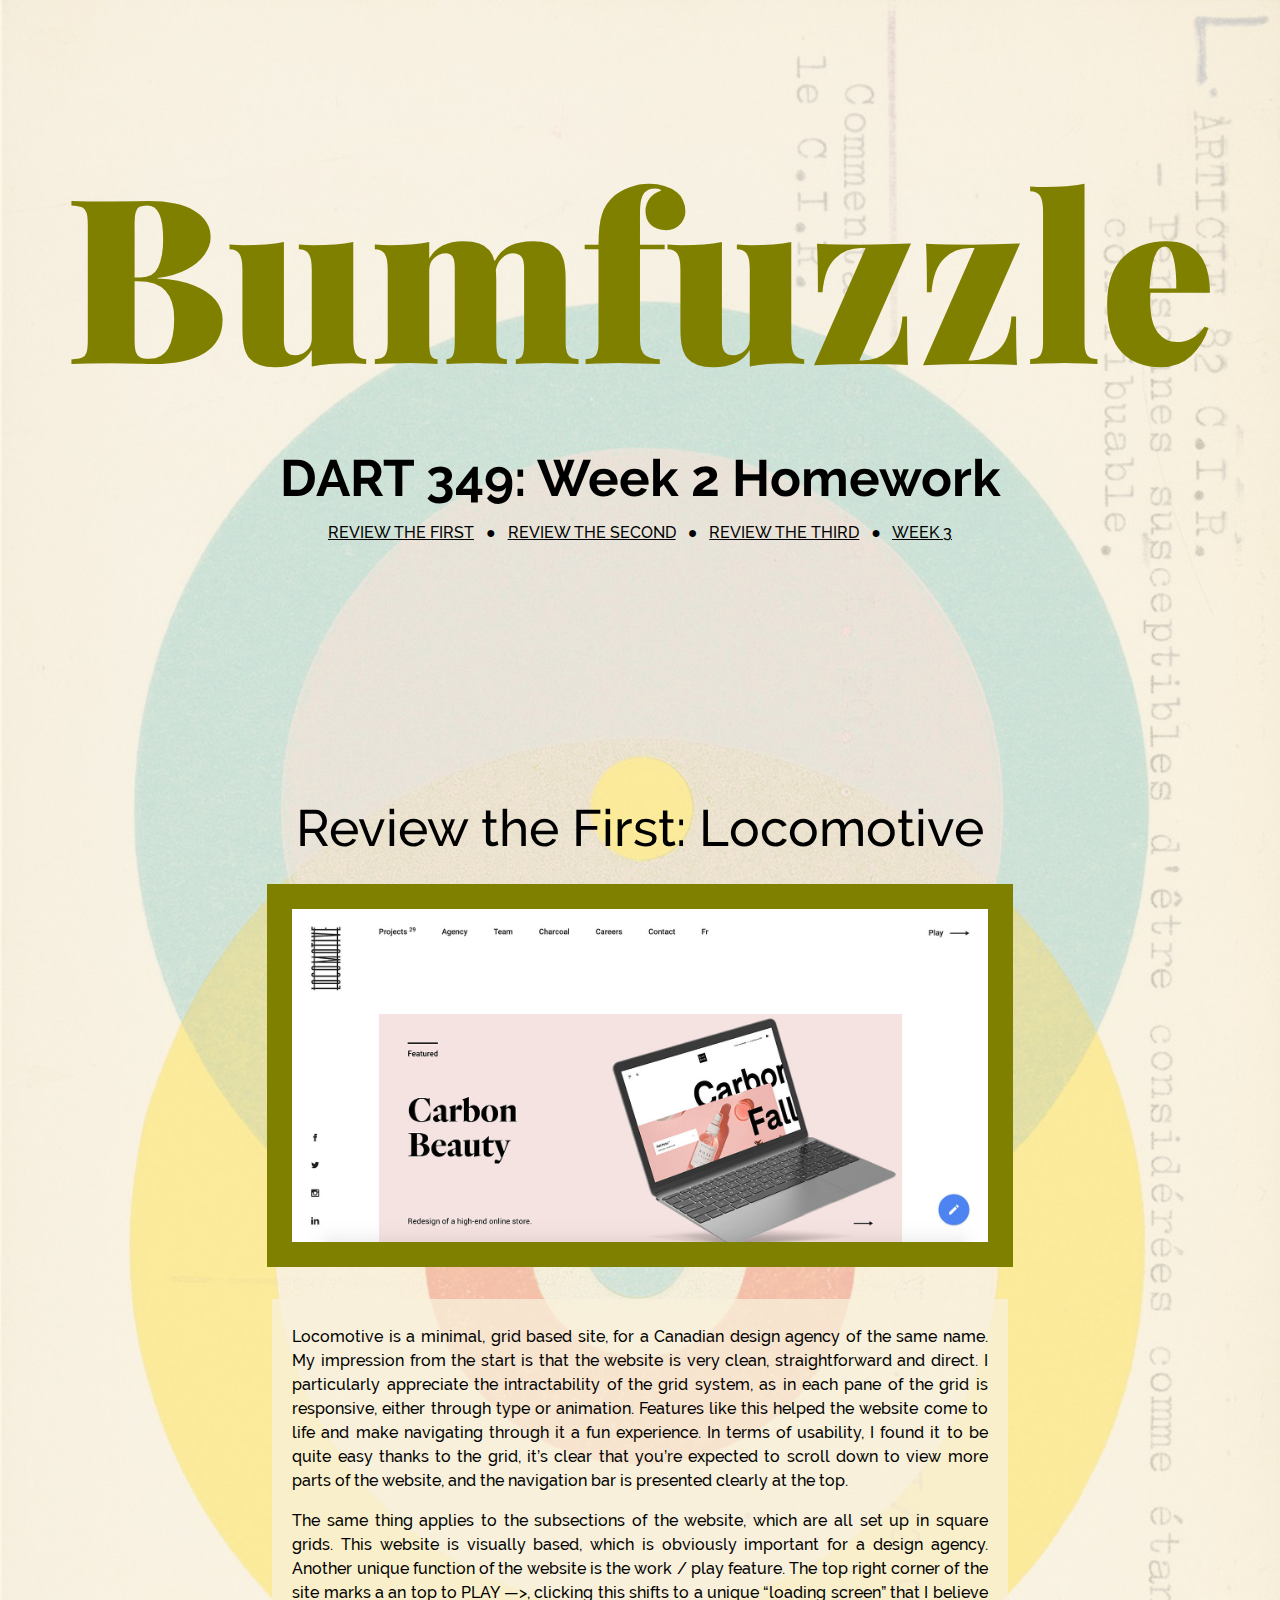
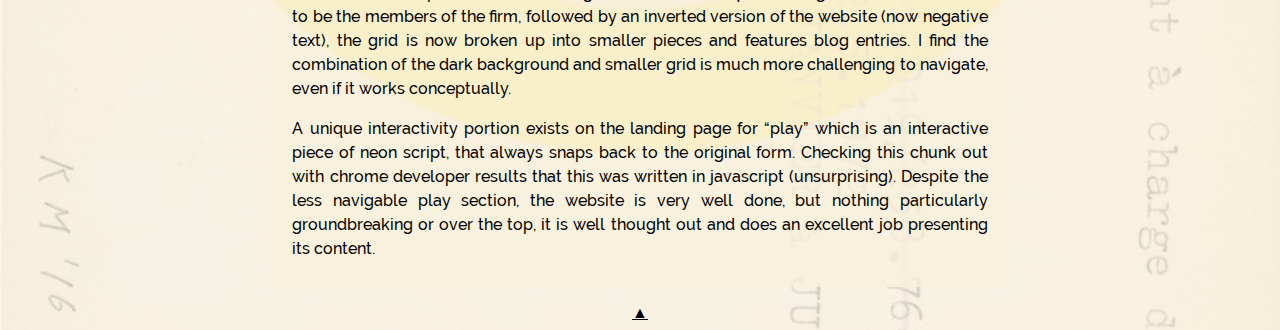
==== index.html @ c82bf919 "week 3" ====
<!doctype html>
<html>
<head>
    <meta charset="UTF-8">
	<title>BUMFUZZLE</title>
	<link href="css/main.css" rel="stylesheet">

</head>

<body>
    
    
    <section id="home">
        <div class="head">Bumfuzzle</div>
        <div class="subhead">DART 349: Week 2 Homework</div>
        <div class="nav">
            <a href="#review">REVIEW THE FIRST</a>
            &nbsp;&nbsp;●&nbsp;&nbsp;
            <a href="review2.html">REVIEW THE SECOND</a>
            &nbsp;&nbsp;●&nbsp;&nbsp;
            <a href="review3.html">REVIEW THE THIRD</a>
            &nbsp;&nbsp;●&nbsp;&nbsp;
            <a href="week3.html">WEEK 3</a>
        </div>  
    </section>
   
    
    
    
    
    <section id="review">
        <div class="title">Review the First: Locomotive</div>
        
        <a href="https://locomotive.ca/en" target="_blank"><img class="screen" src="images/locomotive.jpg" alt="Screenshot for Locomotive"></a>
    
        <div class="container">
        
            <p> Locomotive is a minimal, grid based site, for a Canadian design agency of the same name. My impression from the start is that the website is very clean, straightforward and direct. I particularly appreciate the intractability of the grid system, as in each pane of the grid is responsive, either through type or animation. Features like this helped the website come to life and make navigating through it a fun experience. In terms of usability, I found it to be quite easy thanks to the grid, it’s clear that you’re expected to scroll down to view more parts of the website, and the navigation bar is presented clearly at the top. </p>
        
            <p> The same thing applies to the subsections of the website, which are all set up in square grids. This website is visually based, which is obviously important for a design agency. Another unique function of the website is the work / play feature. The top right corner of the site marks a an top to PLAY —>, clicking this shifts to a unique “loading screen” that I believe to be the members of the firm, followed by an inverted version of the website (now negative text), the grid is now broken up into smaller pieces and features blog entries. I find the combination of the dark background and smaller grid is much more challenging to navigate, even if it works conceptually. </p>
        
            <p> A unique interactivity portion exists on the landing page for “play” which is an interactive piece of neon script, that always snaps back to the original form. Checking this chunk out with chrome developer results that this was written in javascript (unsurprising). Despite the less navigable play section, the website is very well done, but nothing particularly groundbreaking or over the top, it is well thought out and does an excellent job presenting its content. </p>
        
        </div>

    </section>
    
    <footer>
    <a href="#home">▲</a>
    </footer>
    
    
    
    
    
</body>



</html>
---- css/main.css ----
h1, h2, h3, h4 {
    font-weight: normal;
    
    
}


@font-face {
    font-family:'PlayfairDisplay-Black';
    src: url('../assets/PlayfairDisplay-Black.ttf')
}


@font-face {
    font-family:'Raleway-Bold';
    src: url('../assets/Raleway-Bold.ttf')
}

@font-face {
    font-family:'Raleway-Medium';
    src: url('../assets/Raleway-Medium.ttf')
}


.head {
    font-family: 'PlayfairDisplay-Black', "serif";
    font-size: 18vw;
    color: olive;
    text-align: center;
    display: block;
    margin-left: auto;
    margin-right: auto;
    margin-top: .5em;
}

.head:hover {
    animation-name: woo;
    animation-duration: 3s;
}

@keyframes woo {
  10% {color: olive;}
  20% {color: darkolivegreen;}
  30% {color: forestgreen;}
  40% {color: darkseagreen;}
  50% {color: darkkhaki;}
  60% {color: green;}
  70% {color: lightgreen;}
  80% {color: forestgreen;}
  90% {color: darkolivegreen;}
  100% {color: olive;}
    
    
}

body {
    background-image: url('../images/karel.jpg');
    background-size: cover;
}


.logo {
    width:35%;
    margin-left: .5em;
    margin-top: .5em;
}


.screen {
    display: block;
    margin-left: auto;
    margin-right: auto;
    margin-bottom: 2em;
    height: auto;
    width:55%;
    border:25px solid olive;
}


.subhead {
    font-family:'Raleway-Bold', "sans serif";
    color: black;
    font-size: 4vw;
    text-align: center;
    margin: auto;
    margin-top: .5em;
    margin-bottom: .3em;

}


.container {
    width: 55%;
    margin-left: auto;
    margin-right: auto;
    background-color: rgba(248, 240, 219, 0.75);
    padding: 10px 20px;
    margin-bottom: 1em;

}

.nav {
    width: 70%;
    display: block;
    margin-left: auto;
    margin-right: auto;
    text-align: center;
    margin-bottom: 20vw;
    font-family:'Raleway-Medium';
    font-size: 1.25vw;
}

a {
    color: black;
}

a:hover {
    color: olive;
}


.title {
    font-family:'Raleway-Medium', "sans serif";
    color: black;
    font-size: 4vw;
    text-align: center;
    margin: auto;
    margin-bottom: .5em;
    margin-top: 1em;
}



p {
    font-family:'Raleway-Medium', "sans serif";
    color: black;
    width: 100%;
    text-align: justify;
    line-height: 24px;
}

footer {
    display: block;
    margin-left: auto;
    margin-right: auto;
    text-align: center;
    font-family:'Raleway-Medium';
    font-size: 1.25vw;
}
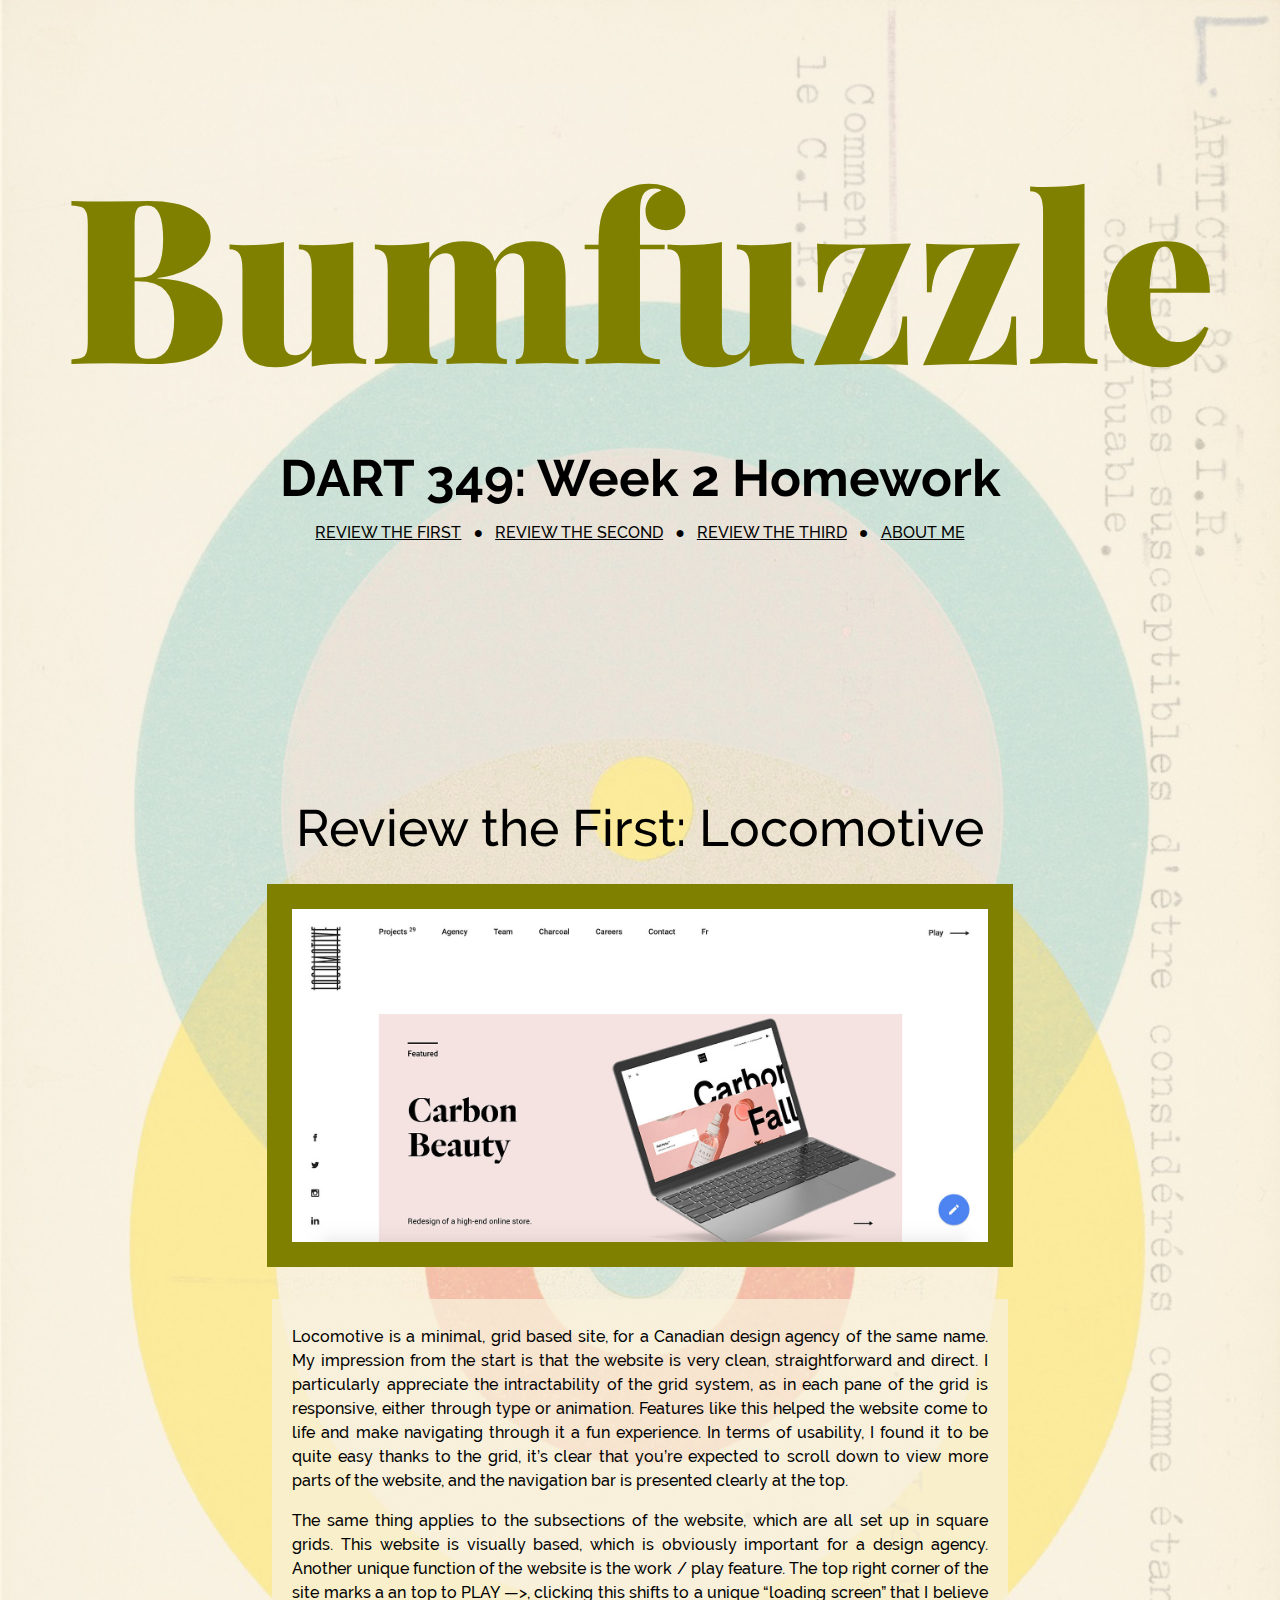
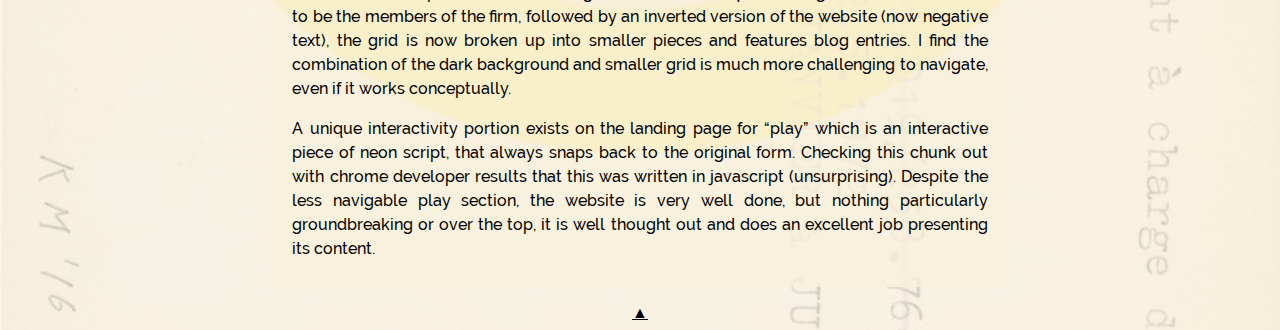
==== commit 16d39c64: "week4" ====
--- a/index.html
+++ b/index.html
@@ -20,7 +20,7 @@
             &nbsp;&nbsp;●&nbsp;&nbsp;
             <a href="review3.html">REVIEW THE THIRD</a>
             &nbsp;&nbsp;●&nbsp;&nbsp;
-            <a href="week3.html">WEEK 3</a>
+            <a href="week3.html">ABOUT ME</a>
         </div>  
     </section>
    
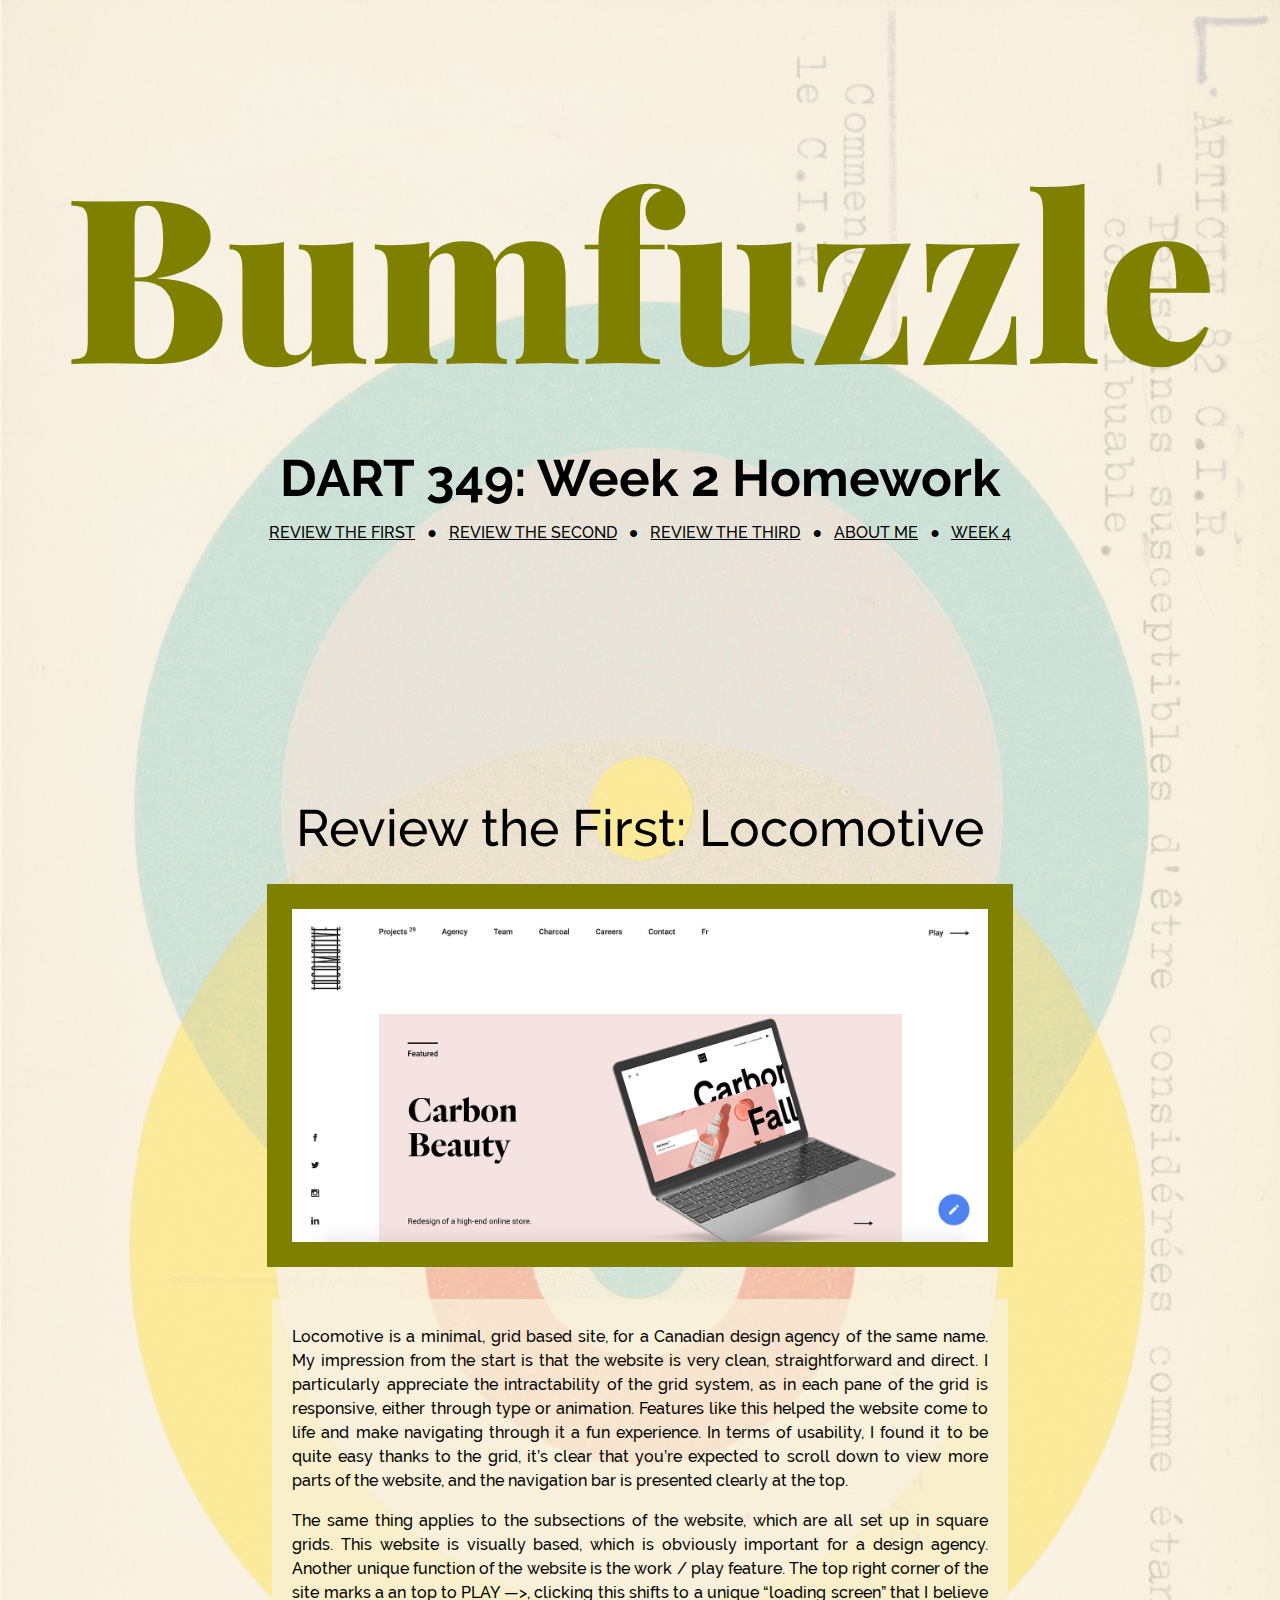
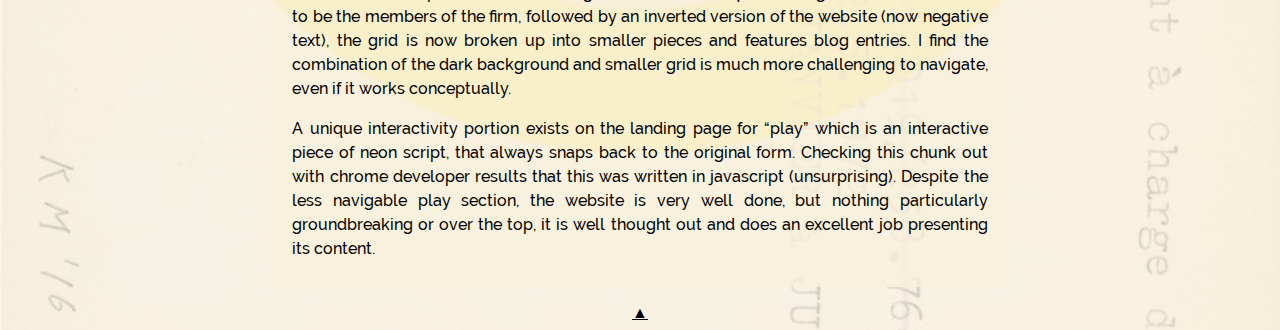
==== commit 72c6737c: "week4_2" ====
--- a/index.html
+++ b/index.html
@@ -21,6 +21,8 @@
             <a href="review3.html">REVIEW THE THIRD</a>
             &nbsp;&nbsp;●&nbsp;&nbsp;
             <a href="week3.html">ABOUT ME</a>
+            &nbsp;&nbsp;●&nbsp;&nbsp;
+            <a href="week4.html">WEEK 4</a>
         </div>  
     </section>
    
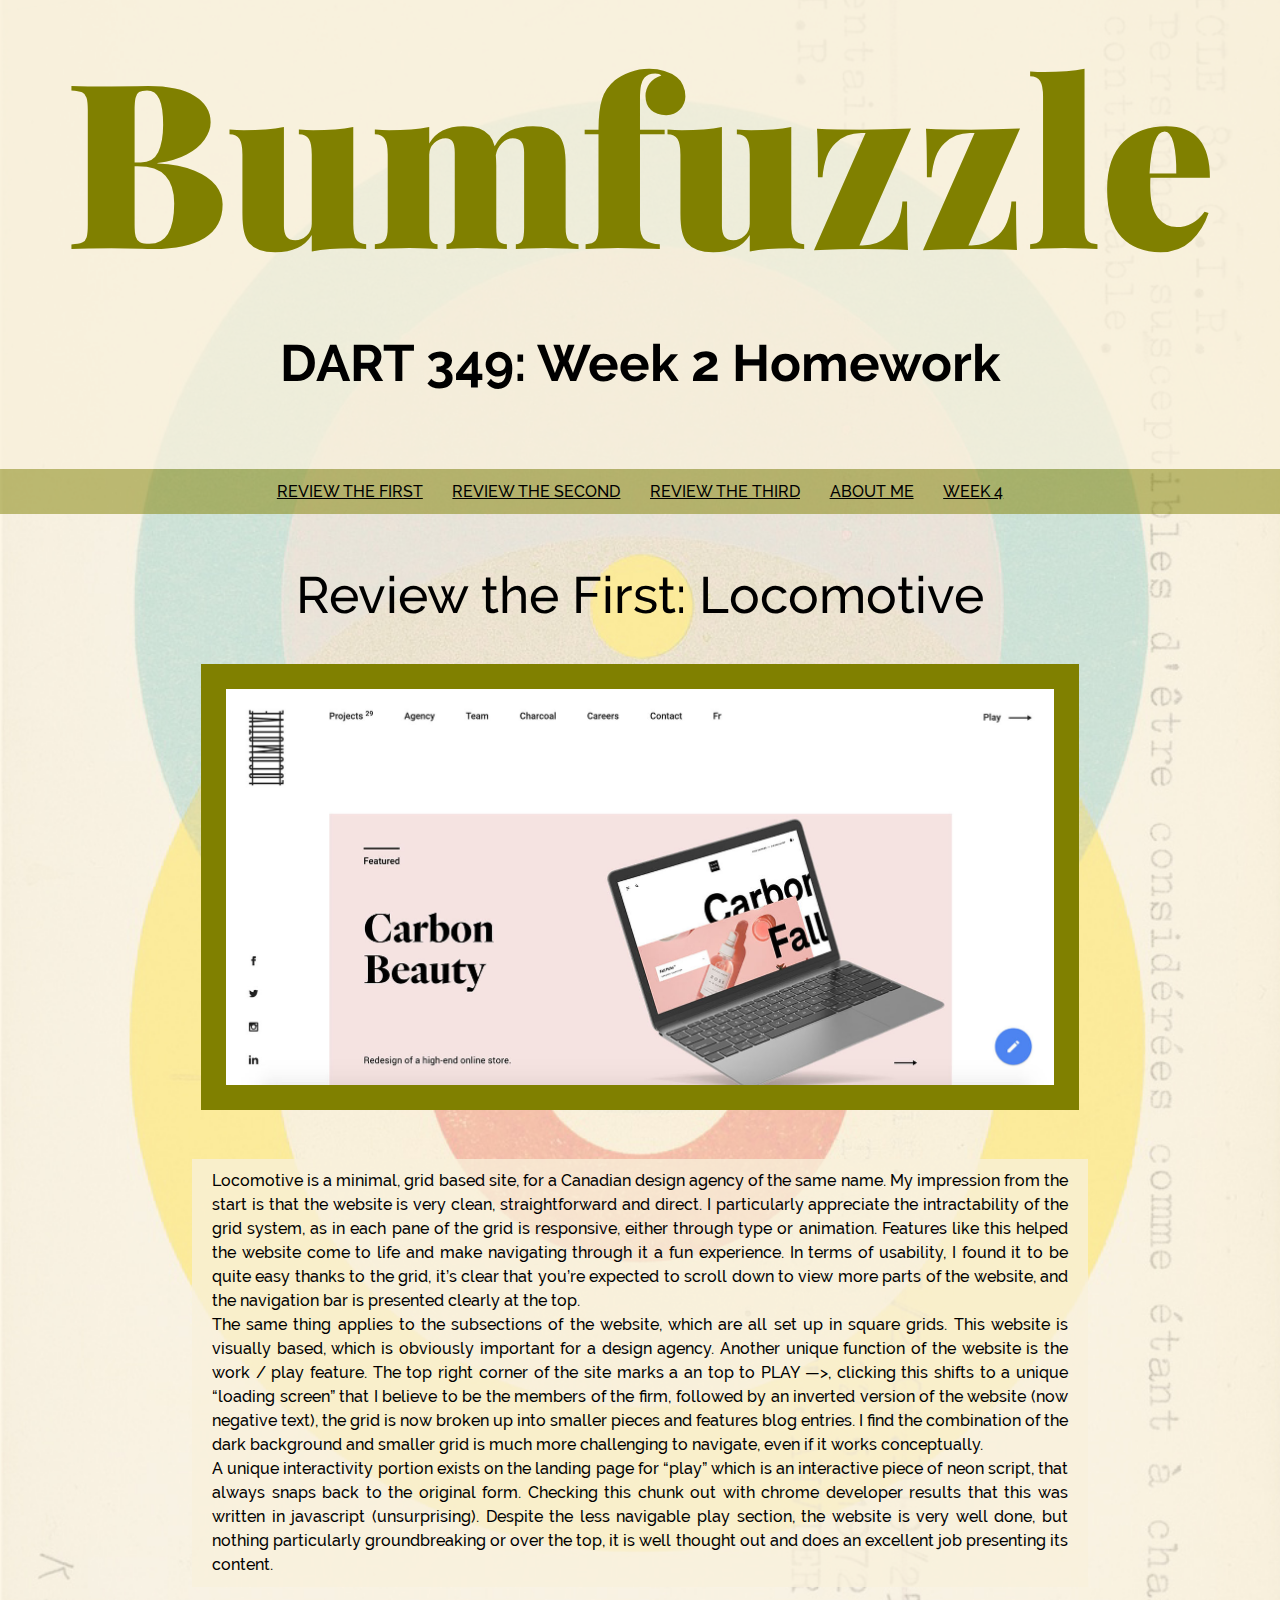
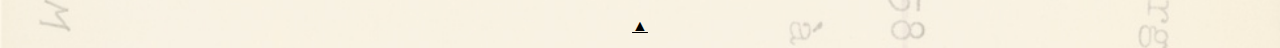
==== commit 361ace07: "week4_final" ====
--- a/index.html
+++ b/index.html
@@ -1,3 +1,8 @@
+<!--WEEK 4 Homework: 3 sections of full bleed images, articles absolutely positioned, fixed navbar-->
+
+<!--1: reviews, 2: unstyled reviews, 3: about me basic, 4: see above-->
+
+
 <!doctype html>
 <html>
 <head>
@@ -11,25 +16,18 @@
     
     
     <section id="home">
-        <div class="head">Bumfuzzle</div>
+        <div class="indexlogo">Bumfuzzle</div>
         <div class="subhead">DART 349: Week 2 Homework</div>
-        <div class="nav">
-            <a href="#review">REVIEW THE FIRST</a>
-            &nbsp;&nbsp;●&nbsp;&nbsp;
-            <a href="review2.html">REVIEW THE SECOND</a>
-            &nbsp;&nbsp;●&nbsp;&nbsp;
-            <a href="review3.html">REVIEW THE THIRD</a>
-            &nbsp;&nbsp;●&nbsp;&nbsp;
-            <a href="week3.html">ABOUT ME</a>
-            &nbsp;&nbsp;●&nbsp;&nbsp;
-            <a href="week4.html">WEEK 4</a>
-        </div>  
     </section>
+    
+    <div class="nav">
+        <a href="#review">REVIEW THE FIRST</a>
+        <a href="review2.html">REVIEW THE SECOND</a>
+        <a href="review3.html">REVIEW THE THIRD</a>
+        <a href="week3.html">ABOUT ME</a>
+        <a href="week4.html">WEEK 4</a>
+    </div>  
    
-    
-    
-    
-    
     <section id="review">
         <div class="title">Review the First: Locomotive</div>
         
--- a/css/main.css
+++ b/css/main.css
@@ -1,7 +1,8 @@
-h1, h2, h3, h4 {
+* {
     font-weight: normal;
-    
-    
+    margin: 0;
+    padding: 0;
+    box-sizing: border-box;
 }
 
 
@@ -21,19 +22,34 @@
     src: url('../assets/Raleway-Medium.ttf')
 }
 
+body {
+    background-image: url('../images/karel.jpg');
+    background-size: cover;
+    background-position: center;
+}
 
-.head {
+.logo {
+    width:35%;
+    margin-left: .5em;
+    margin-top: .5em;
+}
+
+#home {
+    background-color: rgba(248, 240, 219, 0.75);
+    padding-bottom: 4vw;
+}
+
+
+.indexlogo {
     font-family: 'PlayfairDisplay-Black', "serif";
     font-size: 18vw;
     color: olive;
     text-align: center;
-    display: block;
     margin-left: auto;
     margin-right: auto;
-    margin-top: .5em;
 }
 
-.head:hover {
+.indexlogo:hover {
     animation-name: woo;
     animation-duration: 3s;
 }
@@ -53,69 +69,36 @@
     
 }
 
-body {
-    background-image: url('../images/karel.jpg');
-    background-size: cover;
-}
-
-
-.logo {
-    width:35%;
-    margin-left: .5em;
-    margin-top: .5em;
-}
-
-
-.screen {
-    display: block;
-    margin-left: auto;
-    margin-right: auto;
-    margin-bottom: 2em;
-    height: auto;
-    width:55%;
-    border:25px solid olive;
-}
-
-
 .subhead {
     font-family:'Raleway-Bold', "sans serif";
     color: black;
     font-size: 4vw;
     text-align: center;
     margin: auto;
-    margin-top: .5em;
-    margin-bottom: .3em;
-
+    padding: 2vw;
 }
 
 
-.container {
-    width: 55%;
-    margin-left: auto;
-    margin-right: auto;
-    background-color: rgba(248, 240, 219, 0.75);
-    padding: 10px 20px;
-    margin-bottom: 1em;
-
-}
-
 .nav {
-    width: 70%;
+    width: 100%;
     display: block;
     margin-left: auto;
     margin-right: auto;
     text-align: center;
-    margin-bottom: 20vw;
     font-family:'Raleway-Medium';
     font-size: 1.25vw;
+    background-color: rgba(128, 128, 0, .5)
 }
 
 a {
     color: black;
+    padding: 1vw;
+    display: inline-block;
 }
 
 a:hover {
-    color: olive;
+    background-color: black;
+    color: white;
 }
 
 
@@ -129,7 +112,25 @@
     margin-top: 1em;
 }
 
+.screen {
+    display: block;
+    margin-left: auto;
+    margin-right: auto;
+    margin-bottom: 2em;
+    height: auto;
+    width:70%;
+    border:25px solid olive;
+}
 
+.container {
+    width: 70%;
+    margin-left: auto;
+    margin-right: auto;
+    background-color: rgba(248, 240, 219, 0.75);
+    padding: 10px 20px;
+    margin-bottom: 1em;
+
+}
 
 p {
     font-family:'Raleway-Medium', "sans serif";
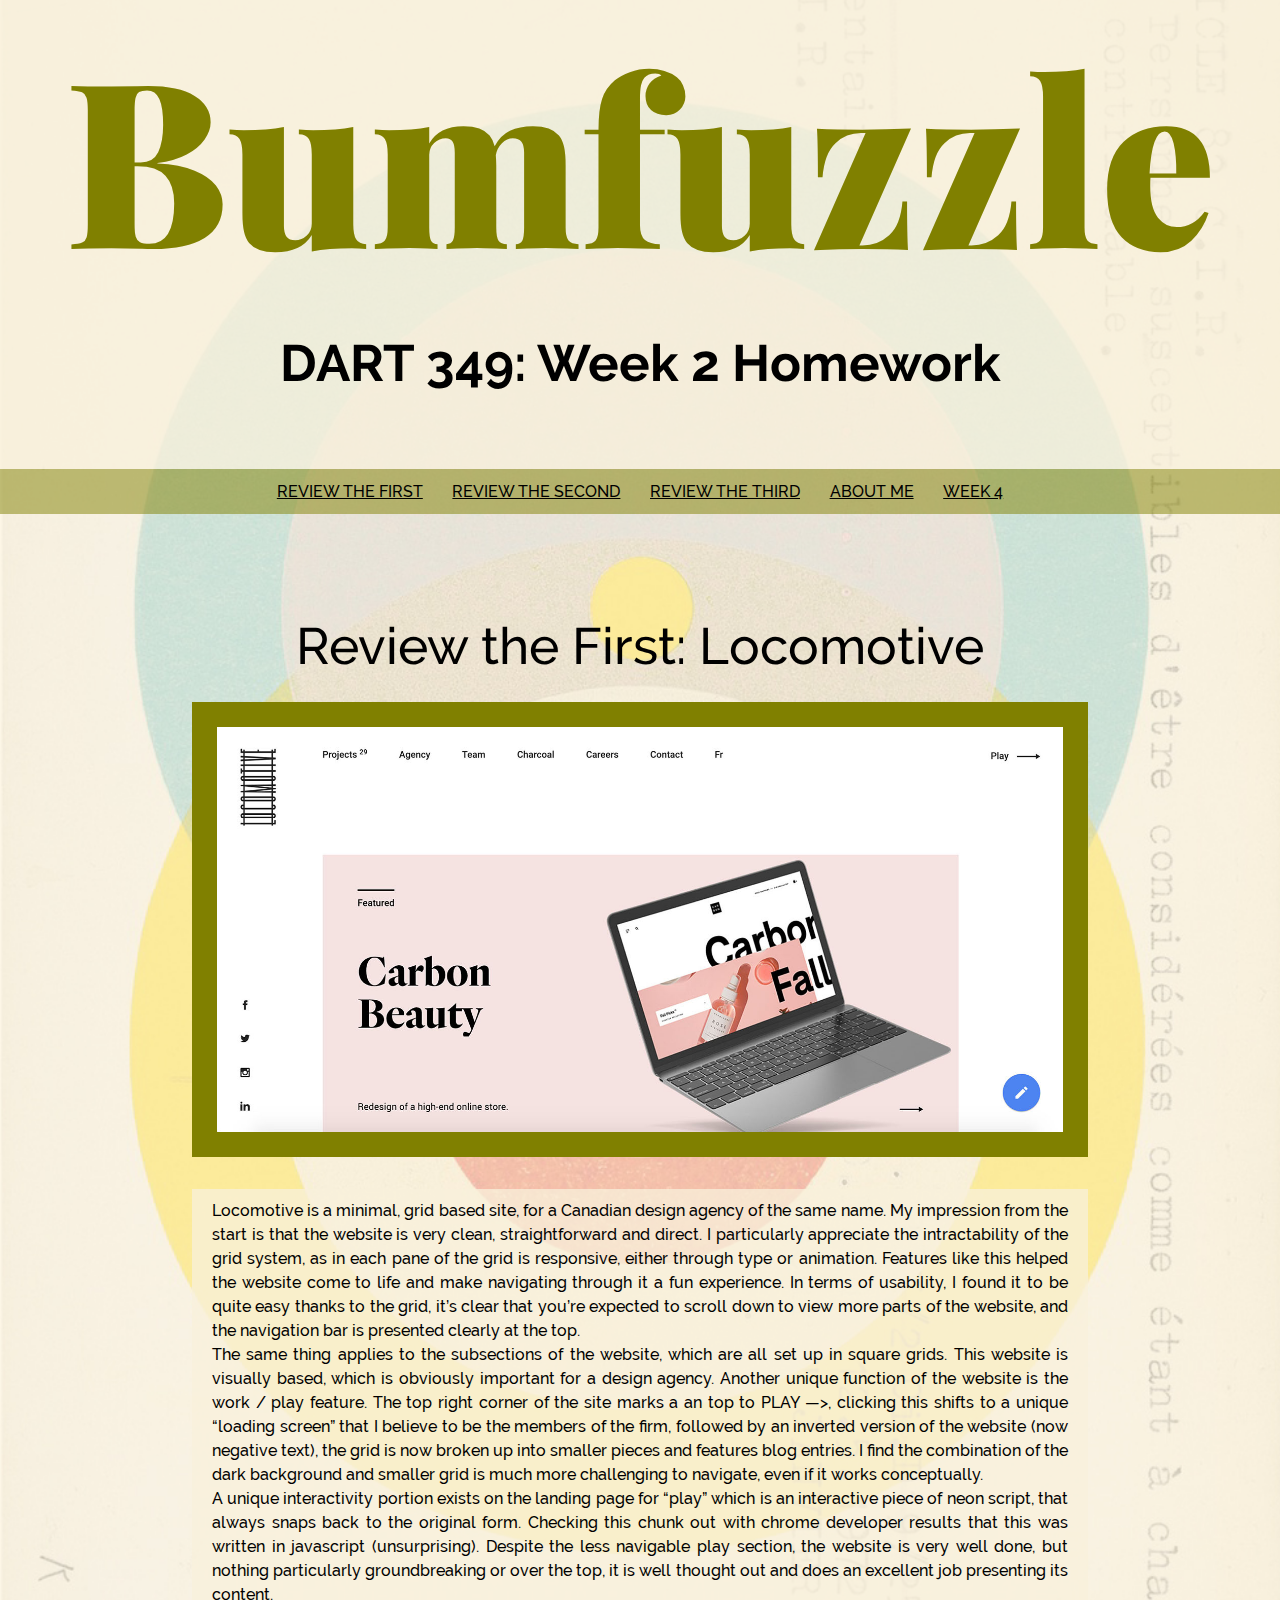
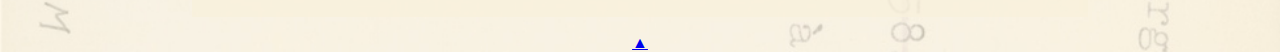
==== commit 05e32517: "fixed nav" ====
--- a/index.html
+++ b/index.html
@@ -21,11 +21,11 @@
     </section>
     
     <div class="nav">
-        <a href="#review">REVIEW THE FIRST</a>
-        <a href="review2.html">REVIEW THE SECOND</a>
-        <a href="review3.html">REVIEW THE THIRD</a>
-        <a href="week3.html">ABOUT ME</a>
-        <a href="week4.html">WEEK 4</a>
+        <a class="button" href="#review">REVIEW THE FIRST</a>
+        <a class="button" href="review2.html">REVIEW THE SECOND</a>
+        <a class="button" href="review3.html">REVIEW THE THIRD</a>
+        <a class="button" href="week3.html">ABOUT ME</a>
+        <a class="button" href="week4.html">WEEK 4</a>
     </div>  
    
     <section id="review">
--- a/css/main.css
+++ b/css/main.css
@@ -87,16 +87,17 @@
     text-align: center;
     font-family:'Raleway-Medium';
     font-size: 1.25vw;
-    background-color: rgba(128, 128, 0, .5)
+    background-color: rgba(128, 128, 0, .5);
+    margin-bottom: 8vw;
 }
 
-a {
+.button {
     color: black;
     padding: 1vw;
     display: inline-block;
 }
 
-a:hover {
+.button:hover {
     background-color: black;
     color: white;
 }
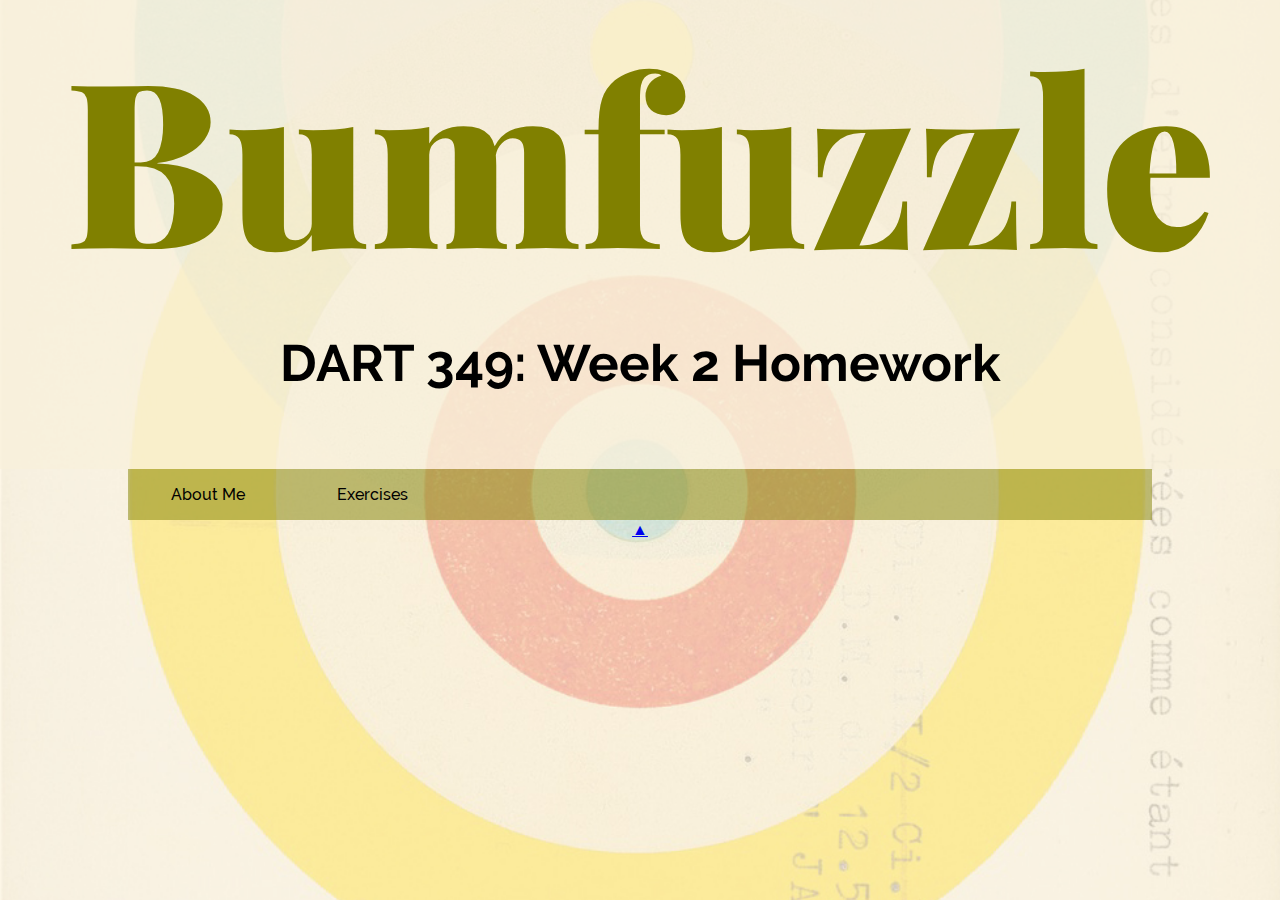
==== commit ccf67c3b: "menu bar" ====
--- a/index.html
+++ b/index.html
@@ -20,41 +20,35 @@
         <div class="subhead">DART 349: Week 2 Homework</div>
     </section>
     
-    <div class="nav">
-        <a class="button" href="#review">REVIEW THE FIRST</a>
-        <a class="button" href="review2.html">REVIEW THE SECOND</a>
-        <a class="button" href="review3.html">REVIEW THE THIRD</a>
-        <a class="button" href="week3.html">ABOUT ME</a>
-        <a class="button" href="week4.html">WEEK 4</a>
-    </div>  
+    <section class="nav">
+        <div class="dropdown">
+    <button class="dropbtn">About Me</button>
+        <div class="dropdown-content">
+            <a href="#bio">Biography</a>
+            <a href="#work">Work</a>
+            <a href="#lofi">Lofielitism</a>
+        </div>
+        
+    </div> 
+    
+    <div class="dropdown">
+    <button class="dropbtn">Exercises</button>
+        <div class="dropdown-content">
+            <a href="reviews.html">Reviews</a>
+            <a href="#">Basic CSS</a>
+            <a href="#">CSS Positioning</a>
+            <a href="#">Fullscreen Images</a>
+        </div>
+        
+    </div> 
+        
+    </section>
    
-    <section id="review">
-        <div class="title">Review the First: Locomotive</div>
-        
-        <a href="https://locomotive.ca/en" target="_blank"><img class="screen" src="images/locomotive.jpg" alt="Screenshot for Locomotive"></a>
-    
-        <div class="container">
-        
-            <p> Locomotive is a minimal, grid based site, for a Canadian design agency of the same name. My impression from the start is that the website is very clean, straightforward and direct. I particularly appreciate the intractability of the grid system, as in each pane of the grid is responsive, either through type or animation. Features like this helped the website come to life and make navigating through it a fun experience. In terms of usability, I found it to be quite easy thanks to the grid, it’s clear that you’re expected to scroll down to view more parts of the website, and the navigation bar is presented clearly at the top. </p>
-        
-            <p> The same thing applies to the subsections of the website, which are all set up in square grids. This website is visually based, which is obviously important for a design agency. Another unique function of the website is the work / play feature. The top right corner of the site marks a an top to PLAY —>, clicking this shifts to a unique “loading screen” that I believe to be the members of the firm, followed by an inverted version of the website (now negative text), the grid is now broken up into smaller pieces and features blog entries. I find the combination of the dark background and smaller grid is much more challenging to navigate, even if it works conceptually. </p>
-        
-            <p> A unique interactivity portion exists on the landing page for “play” which is an interactive piece of neon script, that always snaps back to the original form. Checking this chunk out with chrome developer results that this was written in javascript (unsurprising). Despite the less navigable play section, the website is very well done, but nothing particularly groundbreaking or over the top, it is well thought out and does an excellent job presenting its content. </p>
-        
-        </div>
-
-    </section>
     
     <footer>
     <a href="#home">▲</a>
     </footer>
     
-    
-    
-    
-    
 </body>
 
-
-
 </html>--- a/css/main.css
+++ b/css/main.css
@@ -78,30 +78,57 @@
     padding: 2vw;
 }
 
-
 .nav {
-    width: 100%;
-    display: block;
+    width: 80%;
     margin-left: auto;
     margin-right: auto;
-    text-align: center;
-    font-family:'Raleway-Medium';
-    font-size: 1.25vw;
     background-color: rgba(128, 128, 0, .5);
-    margin-bottom: 8vw;
+    
 }
 
-.button {
-    color: black;
-    padding: 1vw;
-    display: inline-block;
+.dropbtn {
+  font-family:'Raleway-Medium';
+  font-size: 1.25vw;
+  width: 10em;
+  background-color: rgba(128, 128, 0, 0);
+  padding: 16px;
+  font-size: 16px;
+  border: none;
+  cursor: pointer;
 }
 
-.button:hover {
-    background-color: black;
-    color: white;
+.dropdown {
+  display: inline-block;
 }
 
+.dropdown-content {
+  display: none;
+  position: absolute;
+  text-align: center;
+  background-color: rgba(128, 128, 0, .5);
+  width: 10em;
+  z-index: 1;
+}
+
+.dropdown-content a {
+  color: black;
+  padding: 12px 16px;
+  text-decoration: none;
+  display: block;
+  font-family:'Raleway-Medium';
+  font-size: 1.25vw;
+  text-align: center;
+}
+
+.dropdown-content a:hover {background-color: olive}
+
+.dropdown:hover .dropdown-content {
+  display: block;
+}
+
+.dropdown:hover .dropbtn {
+  background-color: olive;
+}
 
 .title {
     font-family:'Raleway-Medium', "sans serif";
@@ -129,7 +156,7 @@
     margin-right: auto;
     background-color: rgba(248, 240, 219, 0.75);
     padding: 10px 20px;
-    margin-bottom: 1em;
+    margin-bottom: 10em;
 
 }
 
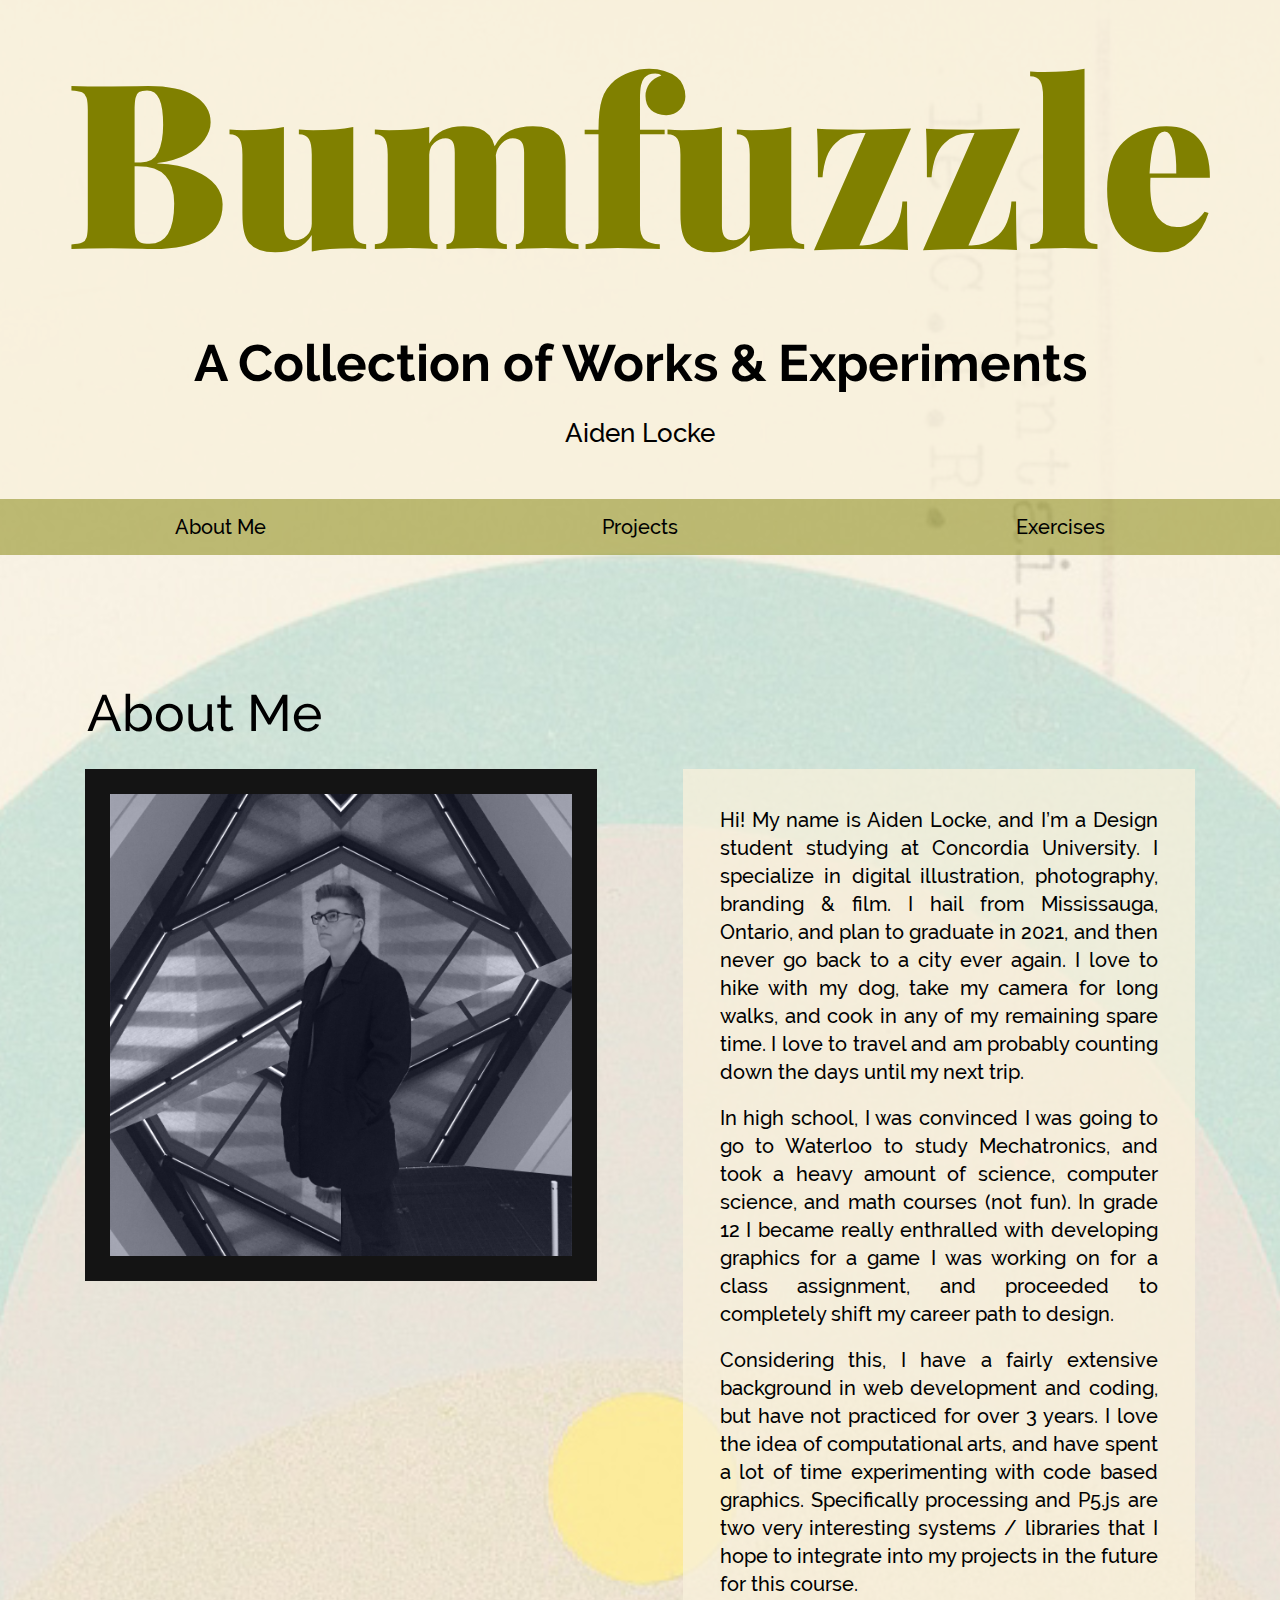
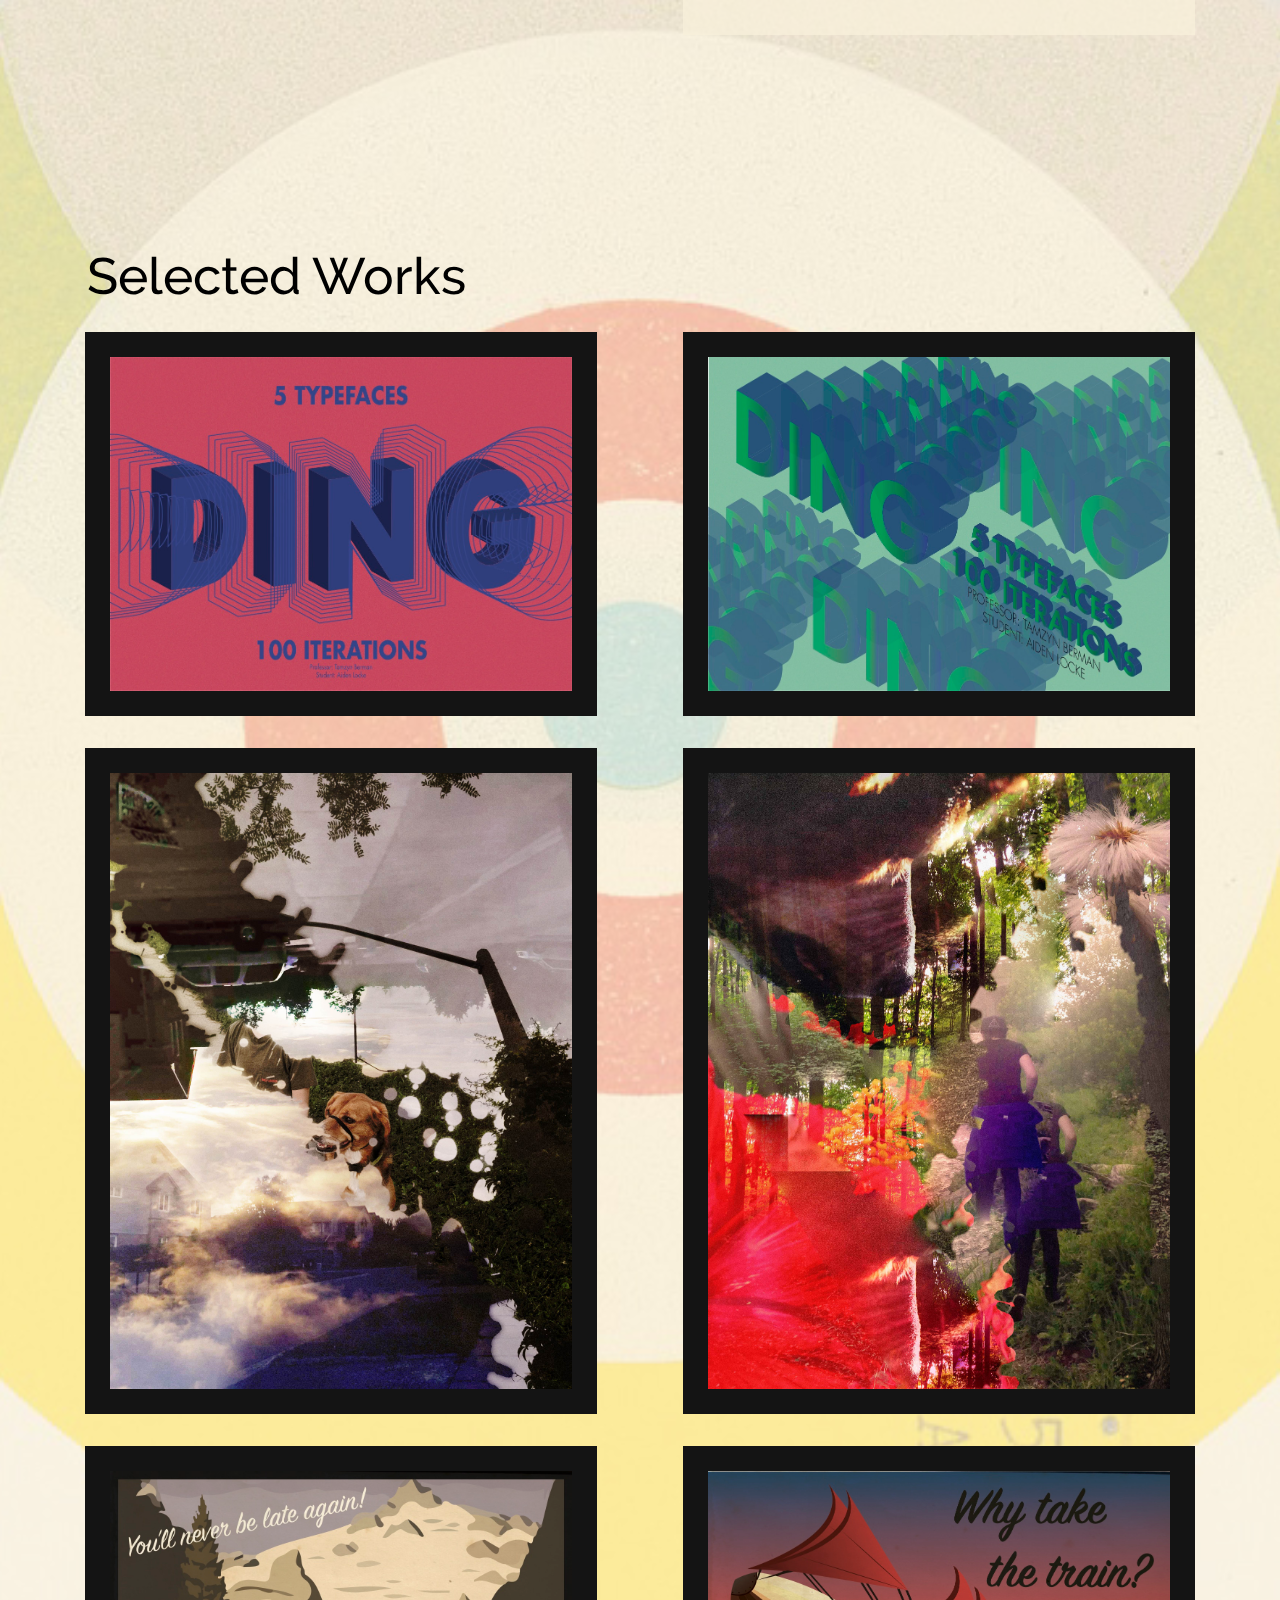
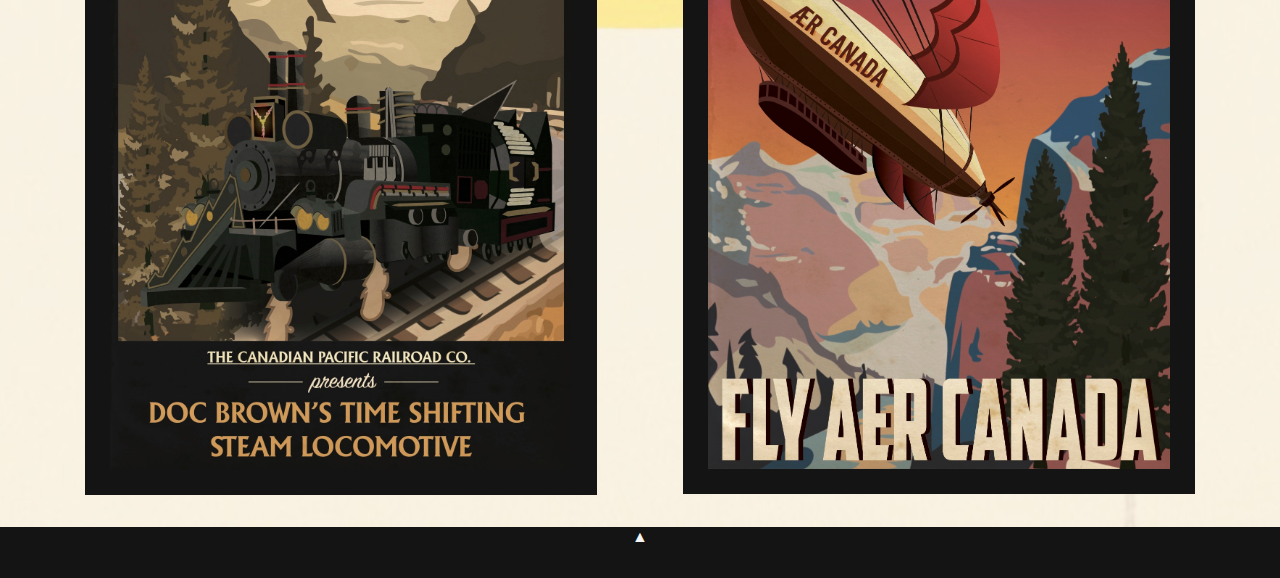
==== commit 1d2824b5: "final project1" ====
--- a/index.html
+++ b/index.html
@@ -9,6 +9,7 @@
     <meta charset="UTF-8">
 	<title>BUMFUZZLE</title>
 	<link href="css/main.css" rel="stylesheet">
+	<link rel="stylesheet" href="https://use.fontawesome.com/releases/v5.7.1/css/all.css" integrity="sha384-fnmOCqbTlWIlj8LyTjo7mOUStjsKC4pOpQbqyi7RrhN7udi9RwhKkMHpvLbHG9Sr" crossorigin="anonymous">
 
 </head>
 
@@ -17,7 +18,8 @@
     
     <section id="home">
         <div class="indexlogo">Bumfuzzle</div>
-        <div class="subhead">DART 349: Week 2 Homework</div>
+        <div class="subhead">A Collection of Works &amp Experiments</div>
+        <div class="subhead2">Aiden Locke</div>
     </section>
     
     <section class="nav">
@@ -26,27 +28,70 @@
         <div class="dropdown-content">
             <a href="#bio">Biography</a>
             <a href="#work">Work</a>
-            <a href="#lofi">Lofielitism</a>
+            <a href="https://www.lockedsgn.net" target="_blank">Portfolio Website</a>
         </div>
-        
-    </div> 
+    </div>
     
+    <div class="dropdown">
+    <button class="dropbtn">Projects</button>
+        <div class="dropdown-content">
+        </div>
+    </div>
+
+
     <div class="dropdown">
     <button class="dropbtn">Exercises</button>
         <div class="dropdown-content">
-            <a href="reviews.html">Reviews</a>
-            <a href="#">Basic CSS</a>
-            <a href="#">CSS Positioning</a>
-            <a href="#">Fullscreen Images</a>
+            <a href="reviews.html">Site Reviews</a>
+            <a href="3.html">Basic CSS</a>
+            <a href="4.html">CSS Positioning</a>
+            <a href="5.html">Fullscreen Images</a>
         </div>
-        
-    </div> 
+    </div>
+          
         
     </section>
+    
+    <section id="bio">
+        <div class="title" style="text-align: left; margin-left: 1.7em">About Me</div>
+        <section class="bio">
+        <img class="work" src="images/me.jpg" alt="me!">
+        <div class=cont>
+            <p>Hi! My name is Aiden Locke, and I’m a Design student studying at Concordia University. I specialize in digital illustration, photography, branding & film. I hail from Mississauga, Ontario, and plan to graduate in 2021, and then never go back to a city ever again. I love to hike with my dog, take my camera for long walks, and cook in any of my remaining spare time. I love to travel and am probably counting down the days until my next trip. </p>   
+            <br />
+            <p>In high school, I was convinced I was going to go to Waterloo to study Mechatronics, and took a heavy amount of science, computer science, and math courses (not fun). In grade 12 I became really enthralled with developing graphics for a game I was working on for a class assignment, and proceeded to completely shift my career path to design. 
+            </p>
+            <br />
+            <p>Considering this, I have a fairly extensive background in web development and coding, but have not practiced for over 3 years. I love the idea of computational arts, and have spent a lot of time experimenting with code based graphics. Specifically processing and P5.js are two very interesting systems / libraries that I hope to integrate into my projects in the future for this course. </p>
+        </div>
+        </section>  
+
+    </section>
+    
+     <section id="work">
+        <div class="title" style="text-align: left; margin-left: 1.7em">Selected Works</div>
+        <section class="gallery">
+            <img class="work" src="images/w1.jpg" >
+            <img class="work" src="images/w3.jpg">
+            <img class="work" src="images/w4.jpg">
+            <img class="work" src="images/w5.jpg" >
+            <img class="work" src="images/w8.jpg">
+            <img class="work" src="images/w9.jpg" >    
+            
+        </section>
+        
+
+    </section>
+    
    
     
     <footer>
-    <a href="#home">▲</a>
+    <a class="return" href="#home">▲</a>
+    <div class="socials">
+    <i class="fab fa-instagram fa-2x"></i>
+    <i class="fab fa-facebook-square fa-2x"></i>
+    <i class="fas fa-mouse-pointer fa-2x"></i>  
+    </div>
     </footer>
     
 </body>
--- a/css/main.css
+++ b/css/main.css
@@ -78,23 +78,36 @@
     padding: 2vw;
 }
 
+.subhead2 {
+    font-family:'Raleway-Medium', "sans serif";
+    color: black;
+    font-size: 2vw;
+    text-align: center;
+    margin: auto;
+}
+
 .nav {
-    width: 80%;
+    width: 100%;
     margin-left: auto;
     margin-right: auto;
     background-color: rgba(128, 128, 0, .5);
-    
+    display: flex;
+    flex-direction: row;
+    justify-content: space-evenly;
+    align-items: center;
+    align-self: flex-start;
+    margin-bottom: 10vw;
 }
 
 .dropbtn {
   font-family:'Raleway-Medium';
-  font-size: 1.25vw;
-  width: 10em;
+  width: 20em;
+  font-size: 20px;
   background-color: rgba(128, 128, 0, 0);
   padding: 16px;
-  font-size: 16px;
   border: none;
   cursor: pointer;
+  flex: none;
 }
 
 .dropdown {
@@ -106,8 +119,8 @@
   position: absolute;
   text-align: center;
   background-color: rgba(128, 128, 0, .5);
-  width: 10em;
   z-index: 1;
+  width: 25em;
 }
 
 .dropdown-content a {
@@ -130,6 +143,8 @@
   background-color: olive;
 }
 
+
+
 .title {
     font-family:'Raleway-Medium', "sans serif";
     color: black;
@@ -160,19 +175,79 @@
 
 }
 
+.bio {
+    display: flex;
+    flex-direction: row;
+    justify-content: space-evenly;
+    align-items: flex-start;
+}
+
+.gallery {
+    display: flex;
+    justify-content: space-evenly;
+    align-items: flex-start;
+    flex-flow: row wrap;
+}
+
+.work {
+    display: block;
+    margin-bottom: 2em;
+    height: auto;
+    width:40%;
+    border:25px solid rgba(20, 20, 20, 75);
+    flex: none;
+}
+
+.cont {
+    width: 40%;
+    background-color: rgba(248, 240, 219, 0.75);
+    padding: 10px 20px;
+    margin-bottom: 10em;
+    padding: 37px;
+    flex: none;
+    align-self: flex-start;
+}
+
 p {
     font-family:'Raleway-Medium', "sans serif";
     color: black;
     width: 100%;
     text-align: justify;
     line-height: 24px;
-}
-
-footer {
+    font-size: 20px;
+    line-height: 1.4;
+}
+
+
+.return {
     display: block;
     margin-left: auto;
     margin-right: auto;
     text-align: center;
     font-family:'Raleway-Medium';
     font-size: 1.25vw;
-}
+    color: whitesmoke;
+    text-decoration: none;
+}
+
+.return:hover {
+    color: olive;
+    text-decoration: none;
+}
+
+footer {
+    background-color: rgb(20,20,20);
+    
+}
+
+.socials {
+    display: flex;
+    justify-content: center;
+}
+
+i{
+    padding: 1em;
+    color: whitesmoke;
+    
+    
+}
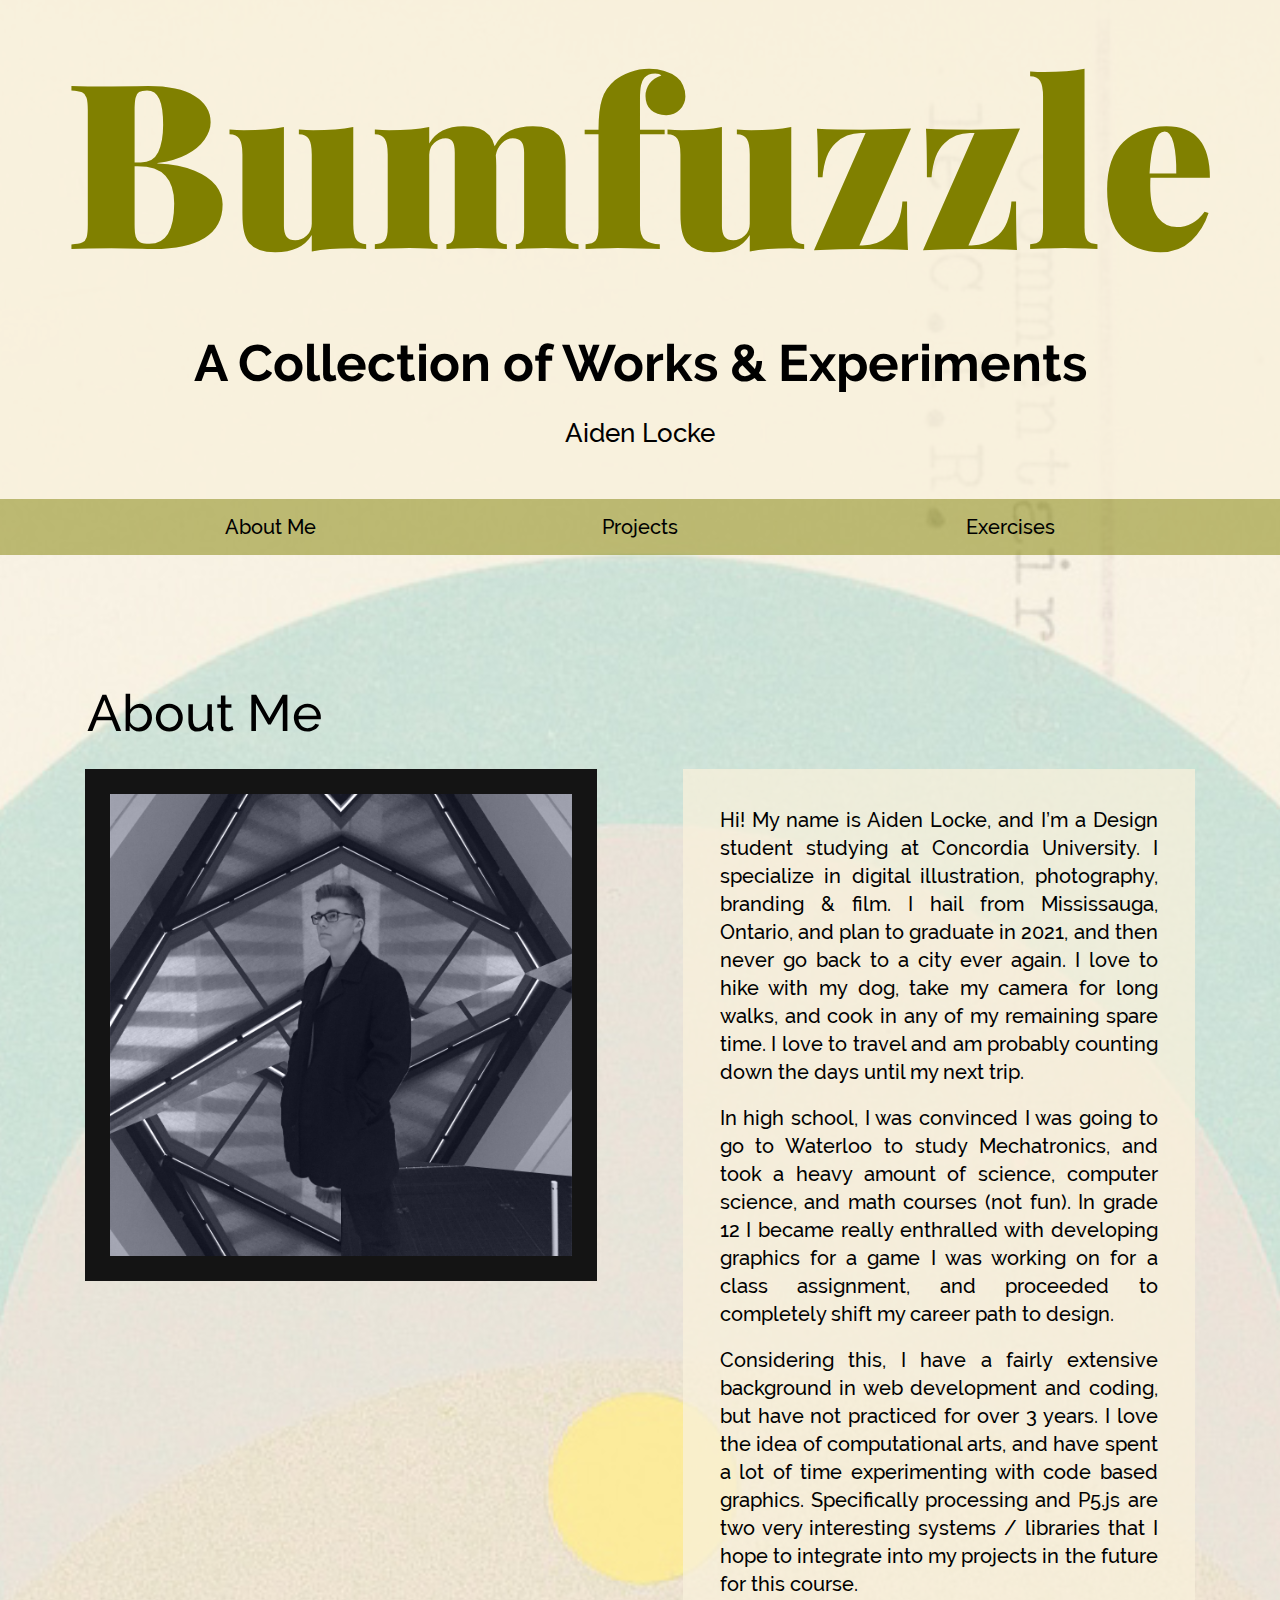
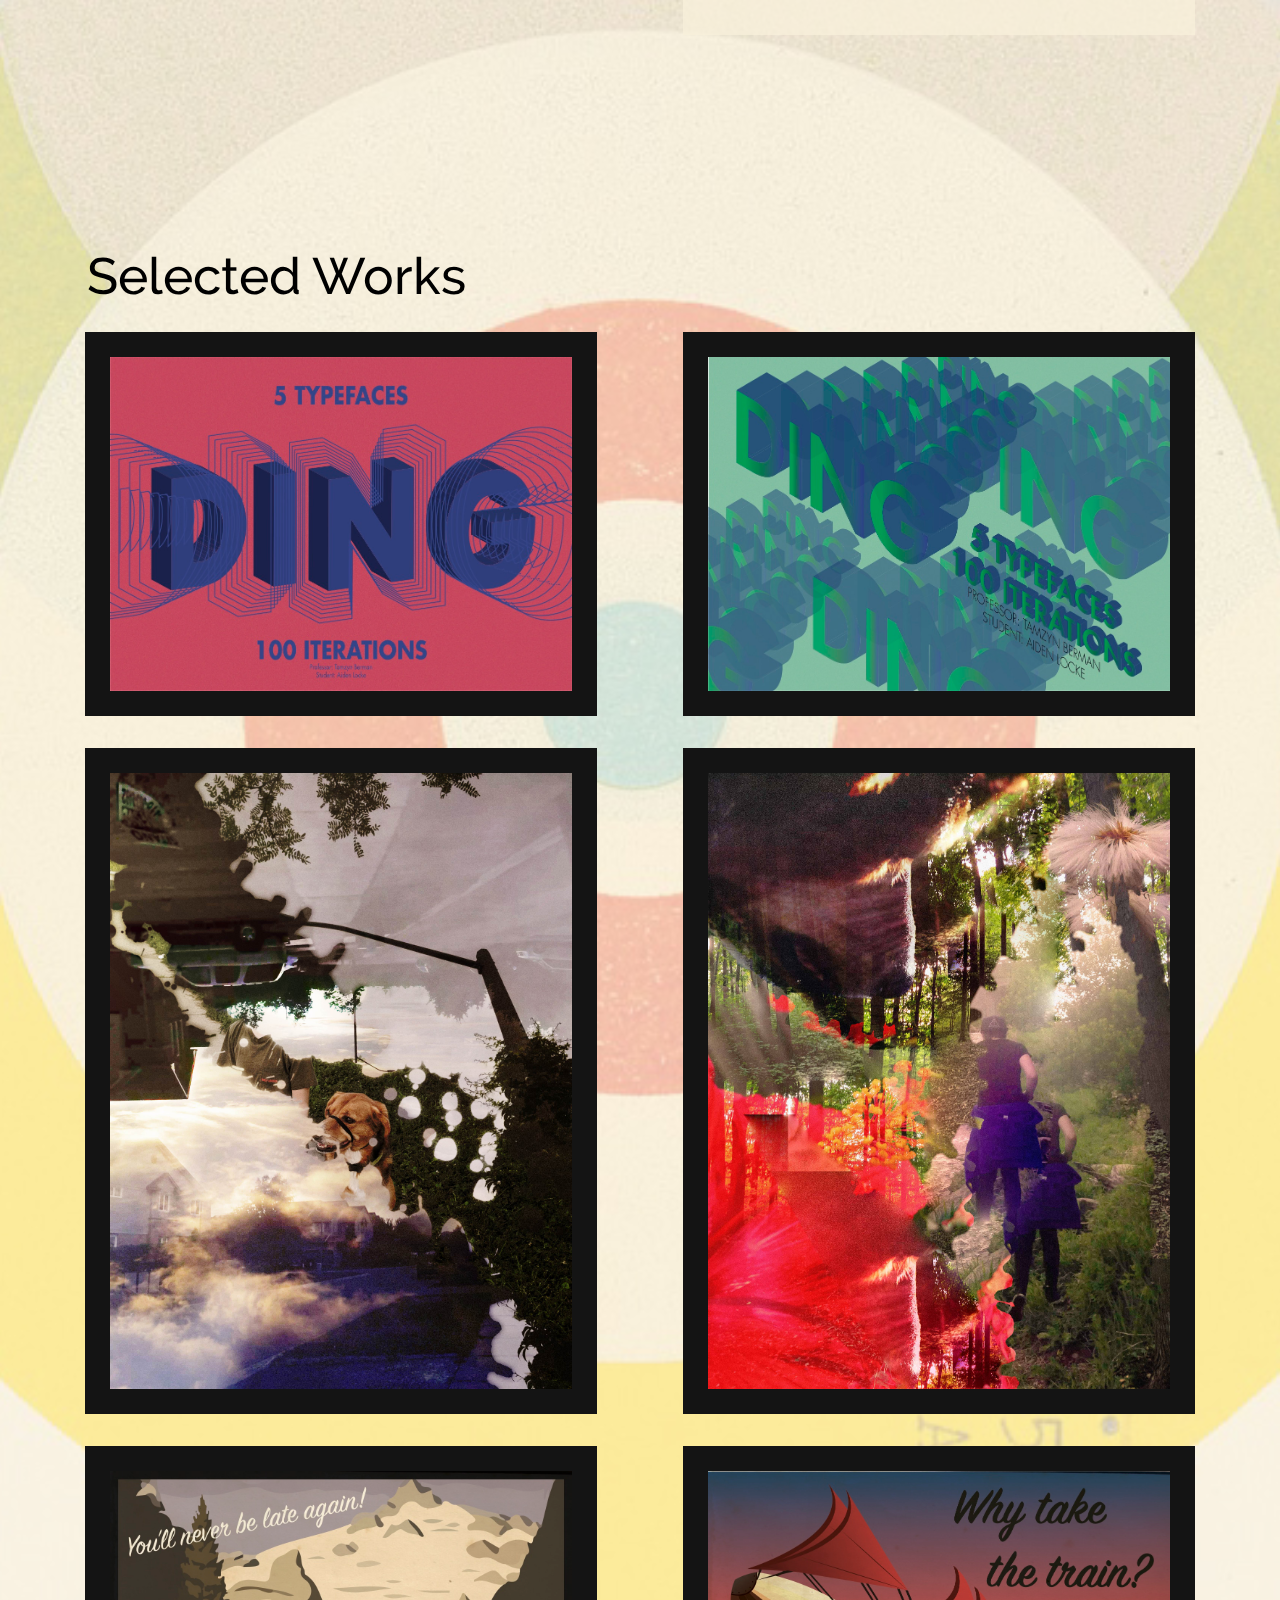
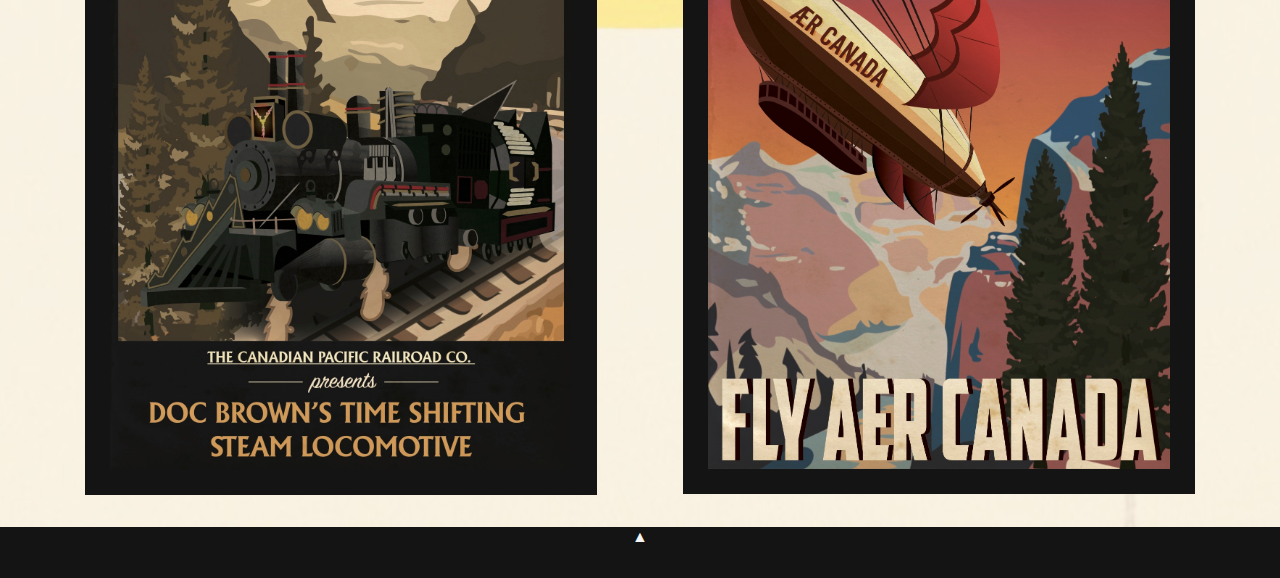
==== commit 2bc1061f: "sticky" ====
--- a/index.html
+++ b/index.html
@@ -22,7 +22,7 @@
         <div class="subhead2">Aiden Locke</div>
     </section>
     
-    <section class="nav">
+    <section id="nav" class="nav">
         <div class="dropdown">
     <button class="dropbtn">About Me</button>
         <div class="dropdown-content">
@@ -94,6 +94,21 @@
     </div>
     </footer>
     
+<script>
+window.onscroll = function() {myFunction()};
+
+var nav = document.getElementById("nav");
+var sticky = nav.offsetTop;
+
+function myFunction() {
+  if (window.pageYOffset >= sticky) {
+    nav.classList.add("sticky")
+  } else {
+    nav.classList.remove("sticky");
+  }
+}
+</script>
+    
 </body>
 
 </html>--- a/css/main.css
+++ b/css/main.css
@@ -36,13 +36,13 @@
 
 #home {
     background-color: rgba(248, 240, 219, 0.75);
-    padding-bottom: 4vw;
+    padding-bottom: 4vmax;
 }
 
 
 .indexlogo {
     font-family: 'PlayfairDisplay-Black', "serif";
-    font-size: 18vw;
+    font-size: 18vmax;
     color: olive;
     text-align: center;
     margin-left: auto;
@@ -72,16 +72,16 @@
 .subhead {
     font-family:'Raleway-Bold', "sans serif";
     color: black;
-    font-size: 4vw;
+    font-size: 4vmax;
     text-align: center;
     margin: auto;
-    padding: 2vw;
+    padding: 2vmax;
 }
 
 .subhead2 {
     font-family:'Raleway-Medium', "sans serif";
     color: black;
-    font-size: 2vw;
+    font-size: 2vmax;
     text-align: center;
     margin: auto;
 }
@@ -96,12 +96,23 @@
     justify-content: space-evenly;
     align-items: center;
     align-self: flex-start;
-    margin-bottom: 10vw;
+    margin-bottom: 10vmax;
+}
+
+.sticky {
+  position: fixed;
+  top: 0;
+  width: 100%;
+  background-color: rgb(128, 128, 0);
+}
+
+.sticky + .content {
+  padding-top: 60px;
 }
 
 .dropbtn {
   font-family:'Raleway-Medium';
-  width: 20em;
+  width: 10em;
   font-size: 20px;
   background-color: rgba(128, 128, 0, 0);
   padding: 16px;
@@ -118,9 +129,9 @@
   display: none;
   position: absolute;
   text-align: center;
-  background-color: rgba(128, 128, 0, .5);
+  background-color: rgb(128, 128, 0 );
   z-index: 1;
-  width: 25em;
+  width: 12.5em;
 }
 
 .dropdown-content a {
@@ -129,18 +140,18 @@
   text-decoration: none;
   display: block;
   font-family:'Raleway-Medium';
-  font-size: 1.25vw;
+  font-size: 1.25vmax;
   text-align: center;
 }
 
-.dropdown-content a:hover {background-color: olive}
+.dropdown-content a:hover {background-color: darkolivegreen}
 
 .dropdown:hover .dropdown-content {
   display: block;
 }
 
 .dropdown:hover .dropbtn {
-  background-color: olive;
+  background-color: darkolivegreen;
 }
 
 
@@ -148,7 +159,7 @@
 .title {
     font-family:'Raleway-Medium', "sans serif";
     color: black;
-    font-size: 4vw;
+    font-size: 4vmax;
     text-align: center;
     margin: auto;
     margin-bottom: .5em;
@@ -225,7 +236,7 @@
     margin-right: auto;
     text-align: center;
     font-family:'Raleway-Medium';
-    font-size: 1.25vw;
+    font-size: 1.25vmax;
     color: whitesmoke;
     text-decoration: none;
 }
